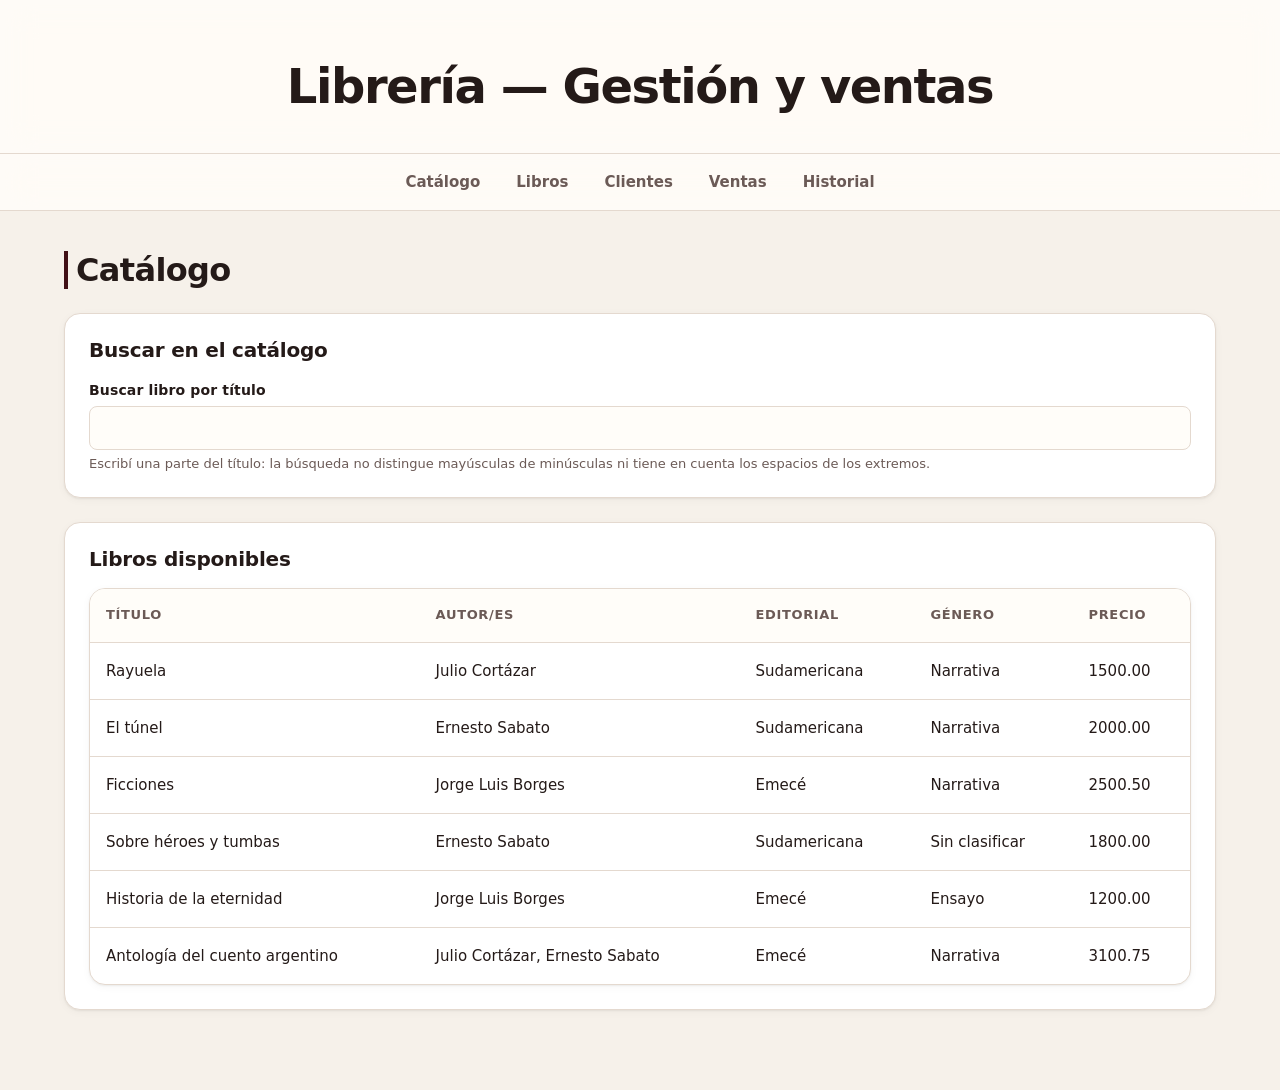
==== index.html @ 9498989c "feat(m05): implementar venta simulada e historial inmutable" ====
<!doctype html>
<html lang="es">
  <head>
    <meta charset="utf-8" />
    <meta name="viewport" content="width=device-width, initial-scale=1" />
    <title>Librería — Gestión y ventas</title>

    <!-- M02: hojas de estilo — M02 agrega acá sus etiquetas de hoja de estilo locales (css/...), sin recursos externos. -->
    <link rel="stylesheet" href="style.css" />
    <!-- FIN M02 -->
  </head>
  <body>
    <header id="cabecera">
      <h1>Librería — Gestión y ventas</h1>
      <!--<p>Administración de libros, clientes y ventas de una librería. Los datos se guardan en el navegador, sin servidor.</p>-->
    </header>

    <nav id="nav-principal" aria-label="Navegación principal">
      <ul>
        <li>
          <a id="enlace-catalogo" href="#vista-catalogo" data-destino="catalogo"
            >Catálogo</a
          >
        </li>
        <li>
          <a id="enlace-libros" href="#vista-libros" data-destino="libros"
            >Libros</a
          >
        </li>
        <li>
          <a id="enlace-clientes" href="#vista-clientes" data-destino="clientes"
            >Clientes</a
          >
        </li>
        <li>
          <a id="enlace-ventas" href="#vista-ventas" data-destino="ventas"
            >Ventas</a
          >
        </li>
        <li>
          <a
            id="enlace-historial"
            href="#vista-historial"
            data-destino="historial"
            >Historial</a
          >
        </li>
      </ul>
    </nav>

    <main id="main-principal">
      <section id="vista-catalogo" class="vista" data-vista="catalogo">
        <h2>Catálogo</h2>

        <div class="tarjeta">
          <h3>Buscar en el catálogo</h3>
          <div class="campo">
            <label for="buscador-catalogo">Buscar libro por título</label>
            <input type="search" id="buscador-catalogo" />
            <p>
              Escribí una parte del título: la búsqueda no distingue mayúsculas
              de minúsculas ni tiene en cuenta los espacios de los extremos.
            </p>
          </div>
          <p
            id="mensaje-catalogo-sin-resultados"
            class="mensaje"
            role="status"
            aria-live="polite"
          ></p>
        </div>

        <div class="tarjeta">
          <h3>Libros disponibles</h3>
          <div id="contenedor-tabla-catalogo" class="tabla-scroll">
            <table class="tabla-datos">
              <thead>
                <tr>
                  <th scope="col">Título</th>
                  <th scope="col">Autor/es</th>
                  <th scope="col">Editorial</th>
                  <th scope="col">Género</th>
                  <th scope="col">Precio</th>
                </tr>
              </thead>
              <tbody id="cuerpo-tabla-catalogo"></tbody>
            </table>
          </div>
          <p
            id="mensaje-catalogo-vacio"
            class="mensaje"
            role="status"
            aria-live="polite"
          ></p>
          <p
            id="mensaje-catalogo-error"
            class="mensaje mensaje--error"
            role="alert"
          ></p>
        </div>
      </section>

      <section id="vista-libros" class="vista" data-vista="libros">
        <h2>Libros</h2>

        <div class="tarjeta">
          <h3>Alta de un libro</h3>
          <form id="form-libro" novalidate>
            <div class="campo campo-obligatorio">
              <label for="libro-titulo">Título del libro</label>
              <input type="text" id="libro-titulo" />
            </div>
            <div class="campo campo-obligatorio">
              <label for="libro-isbn">ISBN (sin guiones ni espacios)</label>
              <input type="text" id="libro-isbn" />
            </div>
            <div class="campo campo-obligatorio">
              <label for="libro-precio">Precio en pesos</label>
              <input
                type="number"
                id="libro-precio"
                min="0"
                step="0.01"
                inputmode="decimal"
              />
            </div>
            <div class="campo campo-obligatorio">
              <label for="libro-editorial">Editorial</label>
              <select id="libro-editorial">
                <option value="">Seleccione una editorial…</option>
              </select>
            </div>
            <div class="campo">
              <label for="libro-genero">Género (opcional)</label>
              <select id="libro-genero">
                <option value="">Seleccione un género…</option>
              </select>
            </div>
            <div class="campo campo-obligatorio">
              <label for="libro-autores"
                >Autores (seleccioná al menos uno)</label
              >
              <select id="libro-autores" multiple>
                <option value="">Seleccione uno o más autores…</option>
              </select>
            </div>
            <div class="campo">
              <button
                type="submit"
                id="btn-alta-libro"
                class="boton boton--primario"
              >
                Dar de alta el libro
              </button>
            </div>
            <p id="mensaje-libro" class="mensaje" role="alert"></p>
          </form>
        </div>

        <div class="tarjeta">
          <h3>Libros registrados</h3>
          <div id="contenedor-tabla-libros" class="tabla-scroll">
            <table class="tabla-datos">
              <thead>
                <tr>
                  <th scope="col">Título</th>
                  <th scope="col">ISBN</th>
                  <th scope="col">Editorial</th>
                  <th scope="col">Género</th>
                  <th scope="col">Autores</th>
                  <th scope="col">Precio</th>
                </tr>
              </thead>
              <tbody id="cuerpo-tabla-libros"></tbody>
            </table>
          </div>
          <p
            id="mensaje-libros-vacio"
            class="mensaje"
            role="status"
            aria-live="polite"
          ></p>
        </div>
      </section>

      <section id="vista-clientes" class="vista" data-vista="clientes">
        <h2>Clientes</h2>

        <div class="tarjeta">
          <h3>Alta de un cliente</h3>
          <form id="form-cliente" novalidate>
            <div class="campo campo-obligatorio">
              <label for="cliente-nombre">Nombre completo</label>
              <input type="text" id="cliente-nombre" />
            </div>
            <div class="campo campo-obligatorio">
              <label for="cliente-email">Correo electrónico</label>
              <input type="email" id="cliente-email" />
            </div>
            <div class="campo">
              <button
                type="submit"
                id="btn-alta-cliente"
                class="boton boton--primario"
              >
                Dar de alta el cliente
              </button>
            </div>
            <p id="mensaje-cliente" class="mensaje" role="alert"></p>
          </form>
        </div>

        <div class="tarjeta">
          <h3>Clientes registrados</h3>
          <div id="contenedor-tabla-clientes" class="tabla-scroll">
            <table class="tabla-datos">
              <thead>
                <tr>
                  <th scope="col">Nombre completo</th>
                  <th scope="col">Email</th>
                </tr>
              </thead>
              <tbody id="cuerpo-tabla-clientes"></tbody>
            </table>
          </div>
          <p
            id="mensaje-clientes-vacio"
            class="mensaje"
            role="status"
            aria-live="polite"
          ></p>
        </div>
      </section>

      <section id="vista-ventas" class="vista" data-vista="ventas">
        <h2>Ventas</h2>

        <div class="tarjeta">
          <h3>Composición de la venta</h3>
          <div class="campo campo-obligatorio">
            <label for="venta-cliente">Cliente de la venta</label>
            <select id="venta-cliente">
              <option value="">Seleccione un cliente…</option>
            </select>
          </div>
          <div class="campo campo-obligatorio">
            <label for="venta-libro">Libro del renglón</label>
            <select id="venta-libro">
              <option value="">Seleccione un libro…</option>
            </select>
          </div>
          <div class="campo campo-obligatorio">
            <label for="venta-cantidad">Cantidad de ejemplares</label>
            <input
              type="number"
              id="venta-cantidad"
              min="1"
              step="1"
              inputmode="numeric"
            />
          </div>
          <div class="campo">
            <button
              type="button"
              id="btn-agregar-renglon"
              class="boton boton--primario"
            >
              Agregar el libro al ticket
            </button>
          </div>
        </div>

        <div class="tarjeta">
          <h3>Renglones del ticket</h3>
          <div id="contenedor-tabla-renglones" class="tabla-scroll">
            <table class="tabla-datos">
              <thead>
                <tr>
                  <th scope="col">Libro</th>
                  <th scope="col">Precio unitario</th>
                  <th scope="col">Cantidad</th>
                  <th scope="col">Subtotal</th>
                </tr>
              </thead>
              <tbody id="cuerpo-tabla-renglones"></tbody>
            </table>
          </div>
          <p
            id="mensaje-renglones-vacio"
            class="mensaje"
            role="status"
            aria-live="polite"
          ></p>
        </div>

        <div class="tarjeta">
          <h3>Resumen de la venta</h3>
          <div class="campo">
            <label for="venta-total">Total de la venta</label>
            <output id="venta-total">0.00</output>
          </div>
          <div class="campo">
            <button
              type="button"
              id="btn-confirmar-venta"
              class="boton boton--primario"
            >
              Confirmar la venta
            </button>
          </div>
          <p id="mensaje-venta" class="mensaje" role="alert"></p>
        </div>
      </section>

      <section id="vista-historial" class="vista" data-vista="historial">
        <h2>Historial</h2>

        <div class="tarjeta">
          <h3>Ventas registradas</h3>
          <div id="contenedor-tabla-historial" class="tabla-scroll">
            <table class="tabla-datos">
              <thead>
                <tr>
                  <th scope="col">Fecha</th>
                  <th scope="col">Cliente</th>
                  <th scope="col">Detalle</th>
                  <th scope="col">Total</th>
                </tr>
              </thead>
              <tbody id="cuerpo-tabla-historial"></tbody>
            </table>
          </div>
          <p
            id="mensaje-historial-vacio"
            class="mensaje"
            role="status"
            aria-live="polite"
          ></p>
          <p
            id="mensaje-historial-error"
            class="mensaje mensaje--error"
            role="alert"
          ></p>
        </div>
      </section>
    </main>

    <!-- M03-M06: scripts de la aplicación — M03 a M06 agregan acá sus etiquetas de script locales (js/...), en orden de dependencia. -->
    <script src="js/data.js"></script>
    <script src="js/catalogo.js"></script>
    <script src="js/navegacion.js"></script>
    <script src="js/libros.js"></script>
    <script src="js/clientes.js"></script>
    <script src="js/ventas.js"></script>
    <script src="js/historial.js"></script>
    <!-- FIN scripts -->
  </body>
</html>
---- style.css ----
*,
*::before,
*::after {
  box-sizing: border-box;
  margin: 0;
  padding: 0;
}

html {
  -webkit-text-size-adjust: 100%;
  scroll-behavior: smooth;
}

body {
  display: flex;
  flex-direction: column;
  min-height: 100dvh;
  background: var(--color-bg-main);
  color: var(--color-text-main);
  font-family: var(--font-stack);
  font-size: 1rem;
  line-height: 1.6;
  -webkit-font-smoothing: antialiased;
  -moz-osx-font-smoothing: grayscale;
}

img,
svg {
  display: block;
  max-width: 100%;
  height: auto;
  object-fit: cover;
}

:root {
  --color-primary: #411016;
  --color-primary-hover: #5a1a22;
  --color-on-primary: #fffaf7;
  --color-bg-main: #f6f1ea;
  --color-surface: #fffdf9;
  --color-surface-elevated: #ffffff;
  --color-text-main: #241a18;
  --color-text-muted: #6b5a56;
  --color-border: #e4d9cf;
  --color-success: #2f6b4f;
  --color-danger: #a01e2b;
  --color-danger-surface: #fbeaea;
  --color-surface-translucent: rgba(255, 253, 249, 0.85);

  --radius-sm: 0.375rem;
  --radius-md: 0.5rem;
  --radius-lg: 1rem;
  --shadow-flat:
    0 1px 2px rgba(36, 26, 24, 0.06), 0 2px 8px rgba(36, 26, 24, 0.04);
  --shadow-elevated: 0 8px 24px rgba(36, 26, 24, 0.08);

  --font-stack:
    system-ui, -apple-system, BlinkMacSystemFont, "Segoe UI", Roboto,
    "Helvetica Neue", Arial, sans-serif;
  --space-xs: 0.25rem;
  --space-sm: 0.5rem;
  --space-md: 1rem;
  --space-lg: 1.5rem;
  --space-xl: 2.5rem;

  color-scheme: light;
  accent-color: var(--color-primary);
}

@media (prefers-color-scheme: dark) {
  :root {
    --color-primary: #d98e97;
    --color-primary-hover: #e6aab1;
    --color-on-primary: #2a0c11;
    --color-bg-main: #17110f;
    --color-surface: #221a18;
    --color-surface-elevated: #2b2220;
    --color-text-main: #f5efeb;
    --color-text-muted: #c2b2ad;
    --color-border: #3a2d29;
    --color-success: #7fc9a1;
    --color-danger: #ff9aa5;
    --color-danger-surface: #3a1a1e;
    --color-surface-translucent: rgba(23, 17, 15, 0.85);
    color-scheme: dark;
  }
}

:root.dark-mode,
:root[data-theme="dark"] {
  --color-primary: #d98e97;
  --color-primary-hover: #e6aab1;
  --color-on-primary: #2a0c11;
  --color-bg-main: #17110f;
  --color-surface: #221a18;
  --color-surface-elevated: #2b2220;
  --color-text-main: #f5efeb;
  --color-text-muted: #c2b2ad;
  --color-border: #3a2d29;
  --color-success: #7fc9a1;
  --color-danger: #ff9aa5;
  --color-danger-surface: #3a1a1e;
  --color-surface-translucent: rgba(23, 17, 15, 0.85);
  color-scheme: dark;
}

:root.light-mode,
:root[data-theme="light"] {
  --color-primary: #411016;
  --color-primary-hover: #5a1a22;
  --color-on-primary: #fffaf7;
  --color-bg-main: #f6f1ea;
  --color-surface: #fffdf9;
  --color-surface-elevated: #ffffff;
  --color-text-main: #241a18;
  --color-text-muted: #6b5a56;
  --color-border: #e4d9cf;
  --color-success: #2f6b4f;
  --color-danger: #a01e2b;
  --color-danger-surface: #fbeaea;
  --color-surface-translucent: rgba(255, 253, 249, 0.85);
  color-scheme: light;
}

#cabecera > *,
#nav-principal > ul,
#main-principal {
  width: min(100% - 2 * var(--space-md), 72rem);
  margin-inline: auto;
}

#cabecera {
  display: flex;
  flex-direction: column;
  align-items: center;
  justify-content: center;
  text-align: center;
  gap: var(--space-sm);
  padding-block: calc(var(--space-xl) * 1.5) var(--space-xl);
  background: var(--color-surface);
  border-bottom: 1px solid var(--color-border);
}

#cabecera h1 {
  color: var(--color-text-main);
  font-size: clamp(2rem, 5vw, 3rem);
  font-weight: 800;
  line-height: 1.1;
  letter-spacing: -0.03em;
}

#cabecera p {
  max-width: 65ch;
  color: var(--color-text-muted);
  font-size: 1.125rem;
  line-height: 1.5;
}

#nav-principal {
  position: sticky;
  top: 0;
  z-index: 50;
  background: var(--color-surface);
  border-bottom: 1px solid var(--color-border);
}

#nav-principal ul {
  display: flex;
  align-items: center;
  justify-content: center;
  flex-wrap: wrap;
  gap: var(--space-xs);
  padding-block: var(--space-sm);
  list-style: none;
}

#nav-principal li {
  min-width: 0;
}

#nav-principal a[data-destino] {
  display: inline-flex;
  align-items: center;
  padding: var(--space-sm) var(--space-md);
  border-radius: var(--radius-sm);
  color: var(--color-text-muted);
  font-size: 0.9375rem;
  font-weight: 600;
  text-decoration: none;
}

#nav-principal a[data-destino]:hover {
  background: var(--color-surface-elevated);
  color: var(--color-primary);
}

#nav-principal a[data-destino]:active {
  background: var(--color-primary);
  color: var(--color-on-primary);
}

@supports (backdrop-filter: blur(16px)) {
  #cabecera,
  #nav-principal {
    background: var(--color-surface-translucent);
    -webkit-backdrop-filter: blur(16px) saturate(180%);
    backdrop-filter: blur(16px) saturate(180%);
  }
}

#main-principal {
  display: grid;
  gap: calc(var(--space-xl) * 1.5);
  min-width: 0;
  padding-block: var(--space-xl) calc(var(--space-xl) * 2);
  flex-grow: 1;
}

.vista {
  display: grid;
  gap: var(--space-lg);
  min-width: 0;
  scroll-margin-top: calc(var(--space-xl) + 4rem);
}

.vista > h2 {
  padding-inline-start: var(--space-sm);
  border-inline-start: 4px solid var(--color-primary);
  color: var(--color-text-main);
  font-size: clamp(1.5rem, 3vw, 2rem);
  font-weight: 700;
  line-height: 1.2;
  letter-spacing: -0.02em;
}

.tarjeta {
  display: grid;
  gap: var(--space-md);
  min-width: 0;
  padding: var(--space-lg);
  background: var(--color-surface-elevated);
  border: 1px solid var(--color-border);
  border-radius: var(--radius-lg);
  box-shadow: var(--shadow-flat);
}

.tarjeta > h3 {
  color: var(--color-text-main);
  font-size: 1.25rem;
  font-weight: 700;
  line-height: 1.25;
  letter-spacing: -0.01em;
}

.tarjeta > p:not(.mensaje) {
  color: var(--color-text-muted);
  font-size: 0.9375rem;
  line-height: 1.6;
}

.campo {
  display: grid;
  gap: var(--space-xs);
  min-width: 0;
}

.campo > p:not(.mensaje) {
  color: var(--color-text-muted);
  font-size: 0.8125rem;
  line-height: 1.5;
}

.campo > button {
  width: 100%;
}

label {
  color: var(--color-text-main);
  font-size: 0.875rem;
  font-weight: 600;
  letter-spacing: 0.01em;
}

input,
select {
  width: 100%;
  min-height: 2.75rem;
  padding: var(--space-sm) var(--space-md);
  font: inherit;
  font-size: 0.9375rem;
  color: var(--color-text-main);
  background: var(--color-surface);
  border: 1px solid var(--color-border);
  border-radius: var(--radius-md);
  appearance: none;
}

select {
  background-image: url("data:image/svg+xml,%3Csvg xmlns='http://www.w3.org/2000/svg' viewBox='0 0 24 24' fill='none' stroke='%236b5a56' stroke-width='2' stroke-linecap='round' stroke-linejoin='round'%3E%3Cpolyline points='6 9 12 15 18 9'/%3E%3C/svg%3E");
  background-repeat: no-repeat;
  background-position: right var(--space-sm) center;
  background-size: 1.25rem;
  padding-inline-end: 2.5rem;
}

@media (prefers-color-scheme: dark) {
  select {
    background-image: url("data:image/svg+xml,%3Csvg xmlns='http://www.w3.org/2000/svg' viewBox='0 0 24 24' fill='none' stroke='%23c2b2ad' stroke-width='2' stroke-linecap='round' stroke-linejoin='round'%3E%3Cpolyline points='6 9 12 15 18 9'/%3E%3C/svg%3E");
  }
}

select[multiple] {
  min-height: 7.5rem;
  padding: var(--space-sm);
  background-image: none;
}

#form-libro,
#form-cliente {
  display: grid;
  grid-template-columns: repeat(auto-fit, minmax(min(100%, 16rem), 1fr));
  gap: var(--space-md) var(--space-lg);
  align-items: flex-end;
}

#form-libro > .campo:nth-of-type(6),
#form-libro > .campo:nth-of-type(7),
#form-libro > .mensaje,
#form-cliente > .mensaje,
#vista-ventas .tarjeta:first-of-type > h3,
#vista-ventas .tarjeta:first-of-type > .mensaje {
  grid-column: 1 / -1;
}

#vista-ventas .tarjeta:first-of-type {
  display: flex;
  flex-wrap: wrap;
  align-items: flex-end;
  justify-content: center;
  gap: var(--space-md);
}

#vista-ventas .tarjeta:first-of-type h3 {
  width: 100%;
}

.boton {
  display: inline-flex;
  align-items: center;
  justify-content: center;
  gap: var(--space-sm);
  min-height: 2.75rem;
  padding: var(--space-sm) var(--space-lg);
  font: inherit;
  font-size: 0.9375rem;
  font-weight: 600;
  color: var(--color-text-main);
  background: var(--color-surface);
  border: 1px solid var(--color-border);
  border-radius: var(--radius-md);
  cursor: pointer;
}

.boton:hover {
  background: var(--color-surface-elevated);
  border-color: var(--color-text-muted);
}

.boton:active {
  transform: scale(0.97);
}

.boton--primario {
  color: var(--color-on-primary);
  background: var(--color-primary);
  border-color: var(--color-primary);
}

.boton--primario:hover {
  background: var(--color-primary-hover);
  border-color: var(--color-primary-hover);
  color: var(--color-on-primary);
}

#venta-total {
  display: inline-block;
  justify-self: start;
  color: var(--color-primary);
  font-size: clamp(2rem, 5vw, 2.75rem);
  font-weight: 800;
  line-height: 1;
  letter-spacing: -0.03em;
  font-variant-numeric: tabular-nums;
}

.campo-obligatorio label::after {
  content: " *";
  color: var(--color-danger);
}

.tabla-scroll {
  max-width: 100%;
  min-width: 0;
  overflow-x: auto;
  -webkit-overflow-scrolling: touch;
  background: var(--color-surface-elevated);
  border: 1px solid var(--color-border);
  border-radius: var(--radius-lg);
  box-shadow: var(--shadow-flat);
}

.tabla-datos {
  width: 100%;
  min-width: 45rem;
  border-collapse: collapse;
  font-variant-numeric: tabular-nums;
  text-align: left;
}

.tabla-datos th,
.tabla-datos td {
  padding: var(--space-md);
  border-bottom: 1px solid var(--color-border);
  vertical-align: middle;
}

.tabla-datos th {
  position: sticky;
  top: 0;
  z-index: 10;
  background: var(--color-surface);
  color: var(--color-text-muted);
  font-size: 0.8125rem;
  font-weight: 700;
  text-transform: uppercase;
  letter-spacing: 0.05em;
  white-space: nowrap;
}

.tabla-datos td {
  color: var(--color-text-main);
  font-size: 0.9375rem;
  overflow-wrap: anywhere;
}

.tabla-datos tbody tr:last-child td {
  border-bottom: none;
}

.mensaje {
  margin: 0;
  color: var(--color-text-muted);
  font-size: 0.875rem;
  line-height: 1.5;
}

.mensaje:empty {
  display: none;
}

.mensaje--error {
  padding: var(--space-md);
  color: var(--color-danger);
  background: var(--color-danger-surface);
  border-inline-start: 4px solid var(--color-danger);
  border-radius: var(--radius-md);
  font-weight: 500;
}

.mensaje[role="alert"]:not(.mensaje--error) {
  padding: var(--space-md);
  color: var(--color-text-main);
  background: var(--color-surface-elevated);
  border-inline-start: 4px solid var(--color-primary);
  border-radius: var(--radius-md);
  font-weight: 600;
}

a[href]:focus-visible,
button:focus-visible,
input:focus-visible,
select:focus-visible {
  outline: 2px solid var(--color-primary);
  outline-offset: 2px;
  border-radius: inherit;
}

@media (prefers-reduced-motion: no-preference) {
  .tarjeta,
  .boton,
  #nav-principal a[data-destino],
  input,
  select {
    transition: all 0.2s cubic-bezier(0.4, 0, 0.2, 1);
  }
}

@media (prefers-reduced-motion: reduce) {
  .tarjeta,
  .boton,
  #nav-principal a[data-destino] {
    transition: none;
  }
}

@media (hover: hover) {
  .tarjeta:hover {
    transform: translateY(-0.25rem);
    box-shadow: var(--shadow-elevated);
  }

  .boton:hover {
    box-shadow: var(--shadow-flat);
  }
}

[hidden] {
  display: none !important;
}
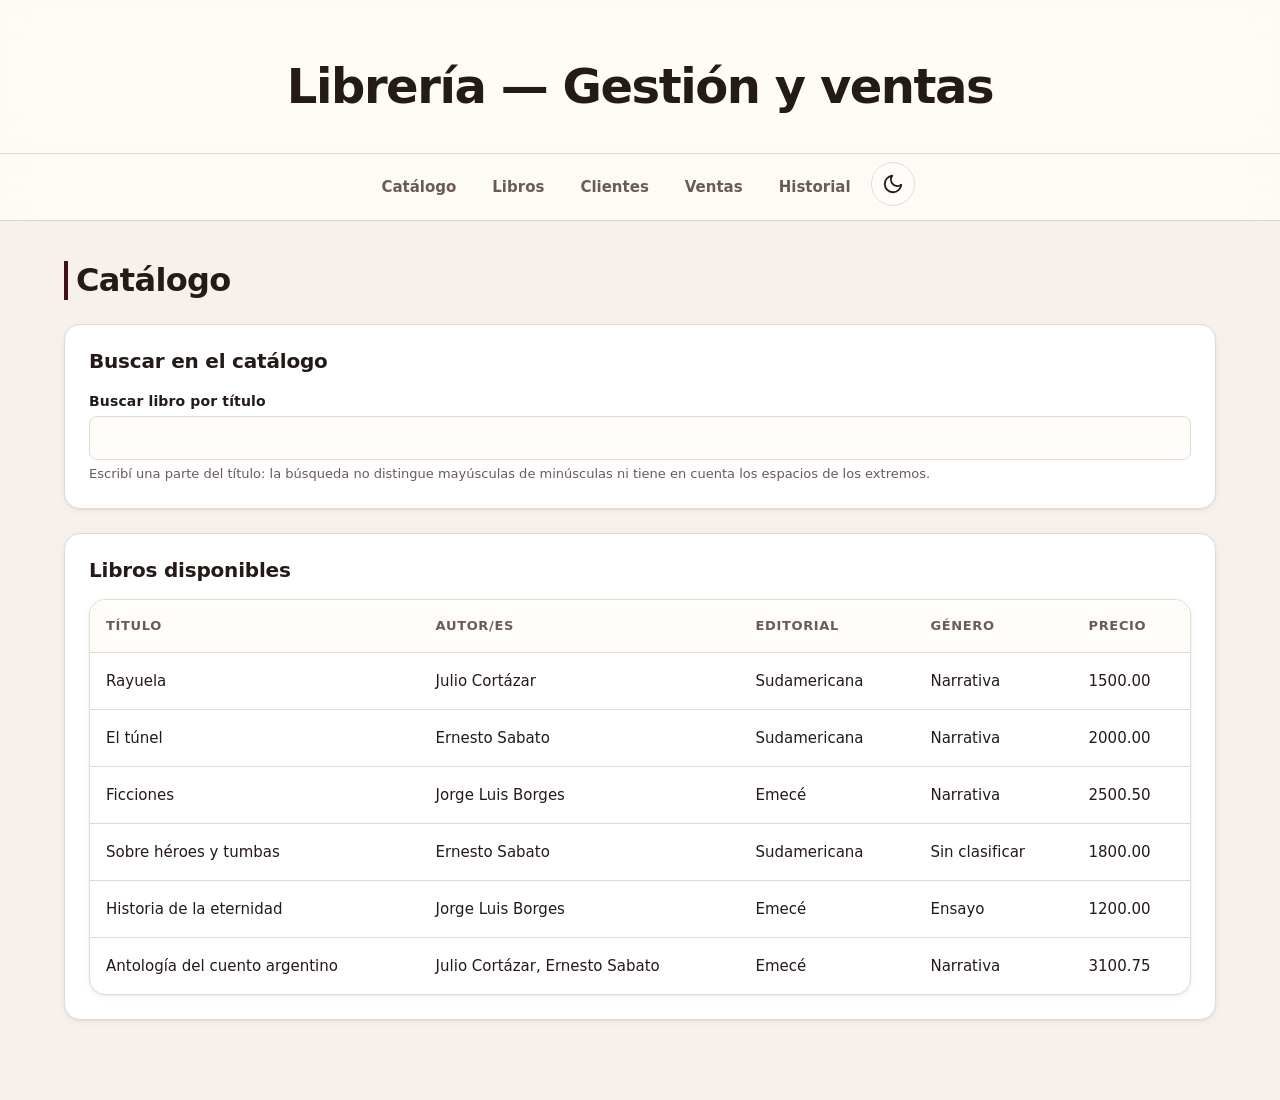
==== commit 52ef43f3: "feat(tema): agregar botón de tema claro y oscuro con íconos y transición suave" ====
--- a/index.html
+++ b/index.html
@@ -8,6 +8,8 @@
     <!-- M02: hojas de estilo — M02 agrega acá sus etiquetas de hoja de estilo locales (css/...), sin recursos externos. -->
     <link rel="stylesheet" href="style.css" />
     <!-- FIN M02 -->
+    <link rel="stylesheet" href="tema.css" />
+    <script src="js/tema.js"></script>
   </head>
   <body>
     <header id="cabecera">
@@ -44,6 +46,35 @@
             data-destino="historial"
             >Historial</a
           >
+        </li>
+        <li>
+          <button
+            type="button"
+            id="btn-tema"
+            class="boton boton-tema"
+            aria-label="Activar el tema oscuro"
+            title="Activar el tema oscuro"
+          >
+            <svg
+              class="boton-tema__icono boton-tema__icono--luna"
+              viewBox="0 0 24 24"
+              aria-hidden="true"
+              focusable="false"
+            >
+              <path d="M21 12.8A9 9 0 1 1 11.2 3a7 7 0 0 0 9.8 9.8z" />
+            </svg>
+            <svg
+              class="boton-tema__icono boton-tema__icono--sol"
+              viewBox="0 0 24 24"
+              aria-hidden="true"
+              focusable="false"
+            >
+              <circle cx="12" cy="12" r="4" />
+              <path
+                d="M12 2v2M12 20v2M4.93 4.93l1.41 1.41M17.66 17.66l1.41 1.41M2 12h2M20 12h2M4.93 19.07l1.41-1.41M17.66 6.34l1.41-1.41"
+              />
+            </svg>
+          </button>
         </li>
       </ul>
     </nav>
--- a/tema.css
+++ b/tema.css
@@ -0,0 +1,79 @@
+/*
+ * Tema claro / oscuro — botón de íconos y transición.
+ *
+ * Complementa style.css sin modificarlo. El botón #btn-tema apila un sol y una luna:
+ * la luna se ve en el tema claro y el sol en el oscuro (el ícono es el tema al que se pasa).
+ * La transición de colores sólo existe mientras <html> tiene la clase .tema-transicion,
+ * que js/tema.js agrega unos instantes al alternar; así no hay animación al cargar la página.
+ */
+
+.boton-tema {
+  position: relative;
+  width: 2.75rem;
+  padding: 0;
+  border-radius: 50%;
+  color: var(--color-text-main);
+}
+
+.boton-tema__icono {
+  position: absolute;
+  inset: 0;
+  width: 1.375rem;
+  height: 1.375rem;
+  margin: auto;
+  fill: none;
+  stroke: currentColor;
+  stroke-width: 2;
+  stroke-linecap: round;
+  stroke-linejoin: round;
+  transition:
+    opacity 0.4s ease,
+    transform 0.6s cubic-bezier(0.34, 1.4, 0.64, 1);
+}
+
+/* Estado visible: sin giro y a tamaño completo. */
+.boton-tema__icono--luna,
+:root[data-theme="dark"] .boton-tema__icono--sol {
+  opacity: 1;
+  transform: rotate(0deg) scale(1);
+}
+
+/* Estado oculto: girado y reducido, listo para entrar con un giro suave. */
+.boton-tema__icono--sol,
+:root[data-theme="dark"] .boton-tema__icono--luna {
+  opacity: 0;
+  transform: rotate(-90deg) scale(0.4);
+}
+
+/* Cambio manual de tema: los colores se funden en lugar de saltar. */
+:root.tema-transicion,
+:root.tema-transicion *,
+:root.tema-transicion *::before,
+:root.tema-transicion *::after {
+  transition:
+    background-color 0.45s ease,
+    color 0.45s ease,
+    border-color 0.45s ease,
+    box-shadow 0.45s ease,
+    fill 0.45s ease,
+    stroke 0.45s ease;
+}
+
+/* El ícono conserva su propia animación durante la transición de colores. */
+:root.tema-transicion .boton-tema__icono {
+  transition:
+    opacity 0.4s ease,
+    transform 0.6s cubic-bezier(0.34, 1.4, 0.64, 1),
+    stroke 0.45s ease;
+}
+
+@media (prefers-reduced-motion: reduce) {
+  .boton-tema__icono,
+  :root.tema-transicion,
+  :root.tema-transicion *,
+  :root.tema-transicion *::before,
+  :root.tema-transicion *::after,
+  :root.tema-transicion .boton-tema__icono {
+    transition: none;
+  }
+}
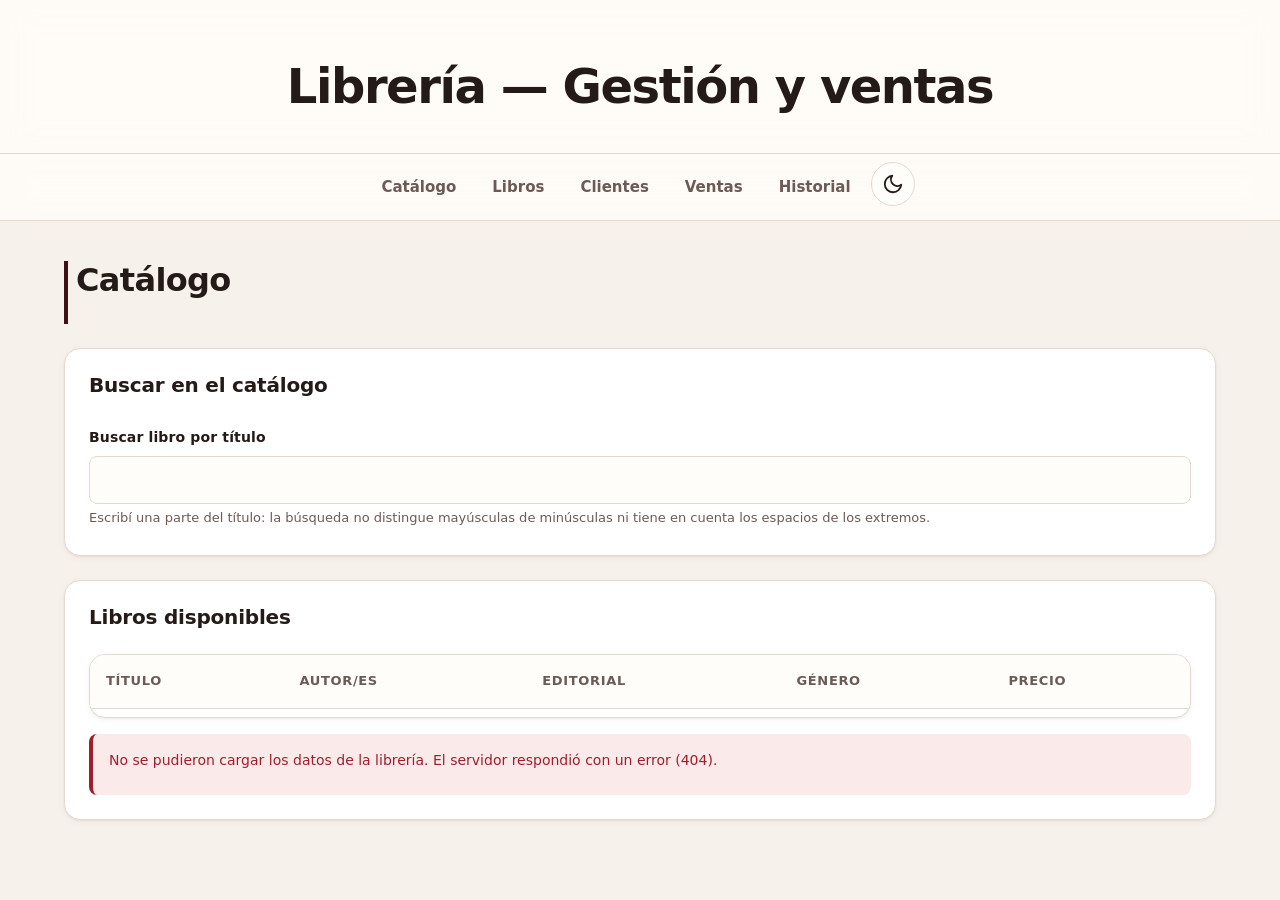
==== commit 1c4a673c: "feat(global-paso-1): cliente HTTP en api.js y carga de datos desde la API - Nuevo js/nucleo/api.js: " ====
--- a/index.html
+++ b/index.html
@@ -5,11 +5,11 @@
     <meta name="viewport" content="width=device-width, initial-scale=1" />
     <title>Librería — Gestión y ventas</title>
 
-    <!-- M02: hojas de estilo — M02 agrega acá sus etiquetas de hoja de estilo locales (css/...), sin recursos externos. -->
-    <link rel="stylesheet" href="style.css" />
+    <!-- M02: hojas de estilo — M02 agrega acá sus etiquetas de hoja de estilo locales (css/style.css y css/tema.css), sin recursos externos. -->
+    <link rel="stylesheet" href="css/style.css" />
     <!-- FIN M02 -->
-    <link rel="stylesheet" href="tema.css" />
-    <script src="js/tema.js"></script>
+    <link rel="stylesheet" href="css/tema.css" />
+    <script src="js/modulos/tema.js"></script>
   </head>
   <body>
     <header id="cabecera">
@@ -376,14 +376,16 @@
       </section>
     </main>
 
-    <!-- M03-M06: scripts de la aplicación — M03 a M06 agregan acá sus etiquetas de script locales (js/...), en orden de dependencia. -->
-    <script src="js/data.js"></script>
-    <script src="js/catalogo.js"></script>
-    <script src="js/navegacion.js"></script>
-    <script src="js/libros.js"></script>
-    <script src="js/clientes.js"></script>
-    <script src="js/ventas.js"></script>
-    <script src="js/historial.js"></script>
+    <!-- M03-M06: scripts de la aplicación — M03 a M06 agregan acá sus etiquetas de script locales (js/nucleo/... y js/modulos/...), en orden de dependencia. -->
+    <script src="js/nucleo/data.js"></script>
+    <script src="js/modulos/catalogo.js"></script>
+    <script src="js/nucleo/navegacion.js"></script>
+    <script src="js/modulos/libros.js"></script>
+    <script src="js/modulos/clientes.js"></script>
+    <script src="js/modulos/ventas.js"></script>
+    <script src="js/modulos/historial.js"></script>
+    <!-- Global · Paso 1: cliente HTTP de la API (js/nucleo/api.js) — se carga al final porque, al recibir los datos, redibuja las vistas ya inicializadas. -->
+    <script src="js/nucleo/api.js"></script>
     <!-- FIN scripts -->
   </body>
 </html>
--- a/css/style.css
+++ b/css/style.css
@@ -0,0 +1,519 @@
+*,
+*::before,
+*::after {
+  box-sizing: border-box;
+  margin: 0;
+  padding: 0;
+}
+
+html {
+  -webkit-text-size-adjust: 100%;
+  scroll-behavior: smooth;
+}
+
+body {
+  display: flex;
+  flex-direction: column;
+  min-height: 100dvh;
+  background: var(--color-bg-main);
+  color: var(--color-text-main);
+  font-family: var(--font-stack);
+  font-size: 1rem;
+  line-height: 1.6;
+  -webkit-font-smoothing: antialiased;
+  -moz-osx-font-smoothing: grayscale;
+}
+
+img,
+svg {
+  display: block;
+  max-width: 100%;
+  height: auto;
+  object-fit: cover;
+}
+
+:root {
+  --color-primary: #411016;
+  --color-primary-hover: #5a1a22;
+  --color-on-primary: #fffaf7;
+  --color-bg-main: #f6f1ea;
+  --color-surface: #fffdf9;
+  --color-surface-elevated: #ffffff;
+  --color-text-main: #241a18;
+  --color-text-muted: #6b5a56;
+  --color-border: #e4d9cf;
+  --color-success: #2f6b4f;
+  --color-danger: #a01e2b;
+  --color-danger-surface: #fbeaea;
+  --color-surface-translucent: rgba(255, 253, 249, 0.85);
+
+  --radius-sm: 0.375rem;
+  --radius-md: 0.5rem;
+  --radius-lg: 1rem;
+  --shadow-flat:
+    0 1px 2px rgba(36, 26, 24, 0.06), 0 2px 8px rgba(36, 26, 24, 0.04);
+  --shadow-elevated: 0 8px 24px rgba(36, 26, 24, 0.08);
+
+  --font-stack:
+    system-ui, -apple-system, BlinkMacSystemFont, "Segoe UI", Roboto,
+    "Helvetica Neue", Arial, sans-serif;
+  --space-xs: 0.25rem;
+  --space-sm: 0.5rem;
+  --space-md: 1rem;
+  --space-lg: 1.5rem;
+  --space-xl: 2.5rem;
+
+  color-scheme: light;
+  accent-color: var(--color-primary);
+}
+
+@media (prefers-color-scheme: dark) {
+  :root {
+    --color-primary: #d98e97;
+    --color-primary-hover: #e6aab1;
+    --color-on-primary: #2a0c11;
+    --color-bg-main: #17110f;
+    --color-surface: #221a18;
+    --color-surface-elevated: #2b2220;
+    --color-text-main: #f5efeb;
+    --color-text-muted: #c2b2ad;
+    --color-border: #3a2d29;
+    --color-success: #7fc9a1;
+    --color-danger: #ff9aa5;
+    --color-danger-surface: #3a1a1e;
+    --color-surface-translucent: rgba(23, 17, 15, 0.85);
+    color-scheme: dark;
+  }
+}
+
+:root.dark-mode,
+:root[data-theme="dark"] {
+  --color-primary: #d98e97;
+  --color-primary-hover: #e6aab1;
+  --color-on-primary: #2a0c11;
+  --color-bg-main: #17110f;
+  --color-surface: #221a18;
+  --color-surface-elevated: #2b2220;
+  --color-text-main: #f5efeb;
+  --color-text-muted: #c2b2ad;
+  --color-border: #3a2d29;
+  --color-success: #7fc9a1;
+  --color-danger: #ff9aa5;
+  --color-danger-surface: #3a1a1e;
+  --color-surface-translucent: rgba(23, 17, 15, 0.85);
+  color-scheme: dark;
+}
+
+:root.light-mode,
+:root[data-theme="light"] {
+  --color-primary: #411016;
+  --color-primary-hover: #5a1a22;
+  --color-on-primary: #fffaf7;
+  --color-bg-main: #f6f1ea;
+  --color-surface: #fffdf9;
+  --color-surface-elevated: #ffffff;
+  --color-text-main: #241a18;
+  --color-text-muted: #6b5a56;
+  --color-border: #e4d9cf;
+  --color-success: #2f6b4f;
+  --color-danger: #a01e2b;
+  --color-danger-surface: #fbeaea;
+  --color-surface-translucent: rgba(255, 253, 249, 0.85);
+  color-scheme: light;
+}
+
+#cabecera > *,
+#nav-principal > ul,
+#main-principal {
+  width: min(100% - 2 * var(--space-md), 72rem);
+  margin-inline: auto;
+}
+
+#cabecera {
+  display: flex;
+  flex-direction: column;
+  align-items: center;
+  justify-content: center;
+  text-align: center;
+  gap: var(--space-sm);
+  padding-block: calc(var(--space-xl) * 1.5) var(--space-xl);
+  background: var(--color-surface);
+  border-bottom: 1px solid var(--color-border);
+}
+
+#cabecera h1 {
+  color: var(--color-text-main);
+  font-size: clamp(2rem, 5vw, 3rem);
+  font-weight: 800;
+  line-height: 1.1;
+  letter-spacing: -0.03em;
+}
+
+#cabecera p {
+  max-width: 65ch;
+  color: var(--color-text-muted);
+  font-size: 1.125rem;
+  line-height: 1.5;
+}
+
+#nav-principal {
+  position: sticky;
+  top: 0;
+  z-index: 50;
+  background: var(--color-surface);
+  border-bottom: 1px solid var(--color-border);
+}
+
+#nav-principal ul {
+  display: flex;
+  align-items: center;
+  justify-content: center;
+  flex-wrap: wrap;
+  gap: var(--space-xs);
+  padding-block: var(--space-sm);
+  list-style: none;
+}
+
+#nav-principal li {
+  min-width: 0;
+}
+
+#nav-principal a[data-destino] {
+  display: inline-flex;
+  align-items: center;
+  padding: var(--space-sm) var(--space-md);
+  border-radius: var(--radius-sm);
+  color: var(--color-text-muted);
+  font-size: 0.9375rem;
+  font-weight: 600;
+  text-decoration: none;
+}
+
+#nav-principal a[data-destino]:hover {
+  background: var(--color-surface-elevated);
+  color: var(--color-primary);
+}
+
+#nav-principal a[data-destino]:active {
+  background: var(--color-primary);
+  color: var(--color-on-primary);
+}
+
+@supports (backdrop-filter: blur(16px)) {
+  #cabecera,
+  #nav-principal {
+    background: var(--color-surface-translucent);
+    -webkit-backdrop-filter: blur(16px) saturate(180%);
+    backdrop-filter: blur(16px) saturate(180%);
+  }
+}
+
+#main-principal {
+  display: grid;
+  gap: calc(var(--space-xl) * 1.5);
+  min-width: 0;
+  padding-block: var(--space-xl) calc(var(--space-xl) * 2);
+  flex-grow: 1;
+}
+
+.vista {
+  display: grid;
+  gap: var(--space-lg);
+  min-width: 0;
+  scroll-margin-top: calc(var(--space-xl) + 4rem);
+}
+
+.vista > h2 {
+  padding-inline-start: var(--space-sm);
+  border-inline-start: 4px solid var(--color-primary);
+  color: var(--color-text-main);
+  font-size: clamp(1.5rem, 3vw, 2rem);
+  font-weight: 700;
+  line-height: 1.2;
+  letter-spacing: -0.02em;
+}
+
+.tarjeta {
+  display: grid;
+  gap: var(--space-md);
+  min-width: 0;
+  padding: var(--space-lg);
+  background: var(--color-surface-elevated);
+  border: 1px solid var(--color-border);
+  border-radius: var(--radius-lg);
+  box-shadow: var(--shadow-flat);
+}
+
+.tarjeta > h3 {
+  color: var(--color-text-main);
+  font-size: 1.25rem;
+  font-weight: 700;
+  line-height: 1.25;
+  letter-spacing: -0.01em;
+}
+
+.tarjeta > p:not(.mensaje) {
+  color: var(--color-text-muted);
+  font-size: 0.9375rem;
+  line-height: 1.6;
+}
+
+.campo {
+  display: grid;
+  gap: var(--space-xs);
+  min-width: 0;
+}
+
+.campo > p:not(.mensaje) {
+  color: var(--color-text-muted);
+  font-size: 0.8125rem;
+  line-height: 1.5;
+}
+
+.campo > button {
+  width: 100%;
+}
+
+label {
+  color: var(--color-text-main);
+  font-size: 0.875rem;
+  font-weight: 600;
+  letter-spacing: 0.01em;
+}
+
+input,
+select {
+  width: 100%;
+  min-height: 2.75rem;
+  padding: var(--space-sm) var(--space-md);
+  font: inherit;
+  font-size: 0.9375rem;
+  color: var(--color-text-main);
+  background: var(--color-surface);
+  border: 1px solid var(--color-border);
+  border-radius: var(--radius-md);
+  appearance: none;
+}
+
+select {
+  background-image: url("data:image/svg+xml,%3Csvg xmlns='http://www.w3.org/2000/svg' viewBox='0 0 24 24' fill='none' stroke='%236b5a56' stroke-width='2' stroke-linecap='round' stroke-linejoin='round'%3E%3Cpolyline points='6 9 12 15 18 9'/%3E%3C/svg%3E");
+  background-repeat: no-repeat;
+  background-position: right var(--space-sm) center;
+  background-size: 1.25rem;
+  padding-inline-end: 2.5rem;
+}
+
+@media (prefers-color-scheme: dark) {
+  select {
+    background-image: url("data:image/svg+xml,%3Csvg xmlns='http://www.w3.org/2000/svg' viewBox='0 0 24 24' fill='none' stroke='%23c2b2ad' stroke-width='2' stroke-linecap='round' stroke-linejoin='round'%3E%3Cpolyline points='6 9 12 15 18 9'/%3E%3C/svg%3E");
+  }
+}
+
+select[multiple] {
+  min-height: 7.5rem;
+  padding: var(--space-sm);
+  background-image: none;
+}
+
+#form-libro,
+#form-cliente {
+  display: grid;
+  grid-template-columns: repeat(auto-fit, minmax(min(100%, 16rem), 1fr));
+  gap: var(--space-md) var(--space-lg);
+  align-items: flex-end;
+}
+
+#form-libro > .campo:nth-of-type(6),
+#form-libro > .campo:nth-of-type(7),
+#form-libro > .mensaje,
+#form-cliente > .mensaje,
+#vista-ventas .tarjeta:first-of-type > h3,
+#vista-ventas .tarjeta:first-of-type > .mensaje {
+  grid-column: 1 / -1;
+}
+
+#vista-ventas .tarjeta:first-of-type {
+  display: flex;
+  flex-wrap: wrap;
+  align-items: flex-end;
+  justify-content: center;
+  gap: var(--space-md);
+}
+
+#vista-ventas .tarjeta:first-of-type h3 {
+  width: 100%;
+}
+
+.boton {
+  display: inline-flex;
+  align-items: center;
+  justify-content: center;
+  gap: var(--space-sm);
+  min-height: 2.75rem;
+  padding: var(--space-sm) var(--space-lg);
+  font: inherit;
+  font-size: 0.9375rem;
+  font-weight: 600;
+  color: var(--color-text-main);
+  background: var(--color-surface);
+  border: 1px solid var(--color-border);
+  border-radius: var(--radius-md);
+  cursor: pointer;
+}
+
+.boton:hover {
+  background: var(--color-surface-elevated);
+  border-color: var(--color-text-muted);
+}
+
+.boton:active {
+  transform: scale(0.97);
+}
+
+.boton--primario {
+  color: var(--color-on-primary);
+  background: var(--color-primary);
+  border-color: var(--color-primary);
+}
+
+.boton--primario:hover {
+  background: var(--color-primary-hover);
+  border-color: var(--color-primary-hover);
+  color: var(--color-on-primary);
+}
+
+#venta-total {
+  display: inline-block;
+  justify-self: start;
+  color: var(--color-primary);
+  font-size: clamp(2rem, 5vw, 2.75rem);
+  font-weight: 800;
+  line-height: 1;
+  letter-spacing: -0.03em;
+  font-variant-numeric: tabular-nums;
+}
+
+.campo-obligatorio label::after {
+  content: " *";
+  color: var(--color-danger);
+}
+
+.tabla-scroll {
+  max-width: 100%;
+  min-width: 0;
+  overflow-x: auto;
+  -webkit-overflow-scrolling: touch;
+  background: var(--color-surface-elevated);
+  border: 1px solid var(--color-border);
+  border-radius: var(--radius-lg);
+  box-shadow: var(--shadow-flat);
+}
+
+.tabla-datos {
+  width: 100%;
+  min-width: 45rem;
+  border-collapse: collapse;
+  font-variant-numeric: tabular-nums;
+  text-align: left;
+}
+
+.tabla-datos th,
+.tabla-datos td {
+  padding: var(--space-md);
+  border-bottom: 1px solid var(--color-border);
+  vertical-align: middle;
+}
+
+.tabla-datos th {
+  position: sticky;
+  top: 0;
+  z-index: 10;
+  background: var(--color-surface);
+  color: var(--color-text-muted);
+  font-size: 0.8125rem;
+  font-weight: 700;
+  text-transform: uppercase;
+  letter-spacing: 0.05em;
+  white-space: nowrap;
+}
+
+.tabla-datos td {
+  color: var(--color-text-main);
+  font-size: 0.9375rem;
+  overflow-wrap: anywhere;
+}
+
+.tabla-datos tbody tr:last-child td {
+  border-bottom: none;
+}
+
+.mensaje {
+  margin: 0;
+  color: var(--color-text-muted);
+  font-size: 0.875rem;
+  line-height: 1.5;
+}
+
+.mensaje:empty {
+  display: none;
+}
+
+.mensaje--error {
+  padding: var(--space-md);
+  color: var(--color-danger);
+  background: var(--color-danger-surface);
+  border-inline-start: 4px solid var(--color-danger);
+  border-radius: var(--radius-md);
+  font-weight: 500;
+}
+
+.mensaje[role="alert"]:not(.mensaje--error) {
+  padding: var(--space-md);
+  color: var(--color-text-main);
+  background: var(--color-surface-elevated);
+  border-inline-start: 4px solid var(--color-primary);
+  border-radius: var(--radius-md);
+  font-weight: 600;
+}
+
+a[href]:focus-visible,
+button:focus-visible,
+input:focus-visible,
+select:focus-visible {
+  outline: 2px solid var(--color-primary);
+  outline-offset: 2px;
+  border-radius: inherit;
+}
+
+@media (prefers-reduced-motion: no-preference) {
+  .tarjeta,
+  .boton,
+  #nav-principal a[data-destino],
+  input,
+  select {
+    transition: all 0.2s cubic-bezier(0.4, 0, 0.2, 1);
+  }
+}
+
+@media (prefers-reduced-motion: reduce) {
+  .tarjeta,
+  .boton,
+  #nav-principal a[data-destino] {
+    transition: none;
+  }
+}
+
+@media (hover: hover) {
+  .tarjeta:hover {
+    transform: translateY(-0.25rem);
+    box-shadow: var(--shadow-elevated);
+  }
+
+  .boton:hover {
+    box-shadow: var(--shadow-flat);
+  }
+}
+
+[hidden] {
+  display: none !important;
+}
--- a/css/tema.css
+++ b/css/tema.css
@@ -0,0 +1,79 @@
+/*
+ * Tema claro / oscuro — botón de íconos y transición.
+ *
+ * Complementa css/style.css sin modificarlo. El botón #btn-tema apila un sol y una luna:
+ * la luna se ve en el tema claro y el sol en el oscuro (el ícono es el tema al que se pasa).
+ * La transición de colores sólo existe mientras <html> tiene la clase .tema-transicion,
+ * que js/modulos/tema.js agrega unos instantes al alternar; así no hay animación al cargar la página.
+ */
+
+.boton-tema {
+  position: relative;
+  width: 2.75rem;
+  padding: 0;
+  border-radius: 50%;
+  color: var(--color-text-main);
+}
+
+.boton-tema__icono {
+  position: absolute;
+  inset: 0;
+  width: 1.375rem;
+  height: 1.375rem;
+  margin: auto;
+  fill: none;
+  stroke: currentColor;
+  stroke-width: 2;
+  stroke-linecap: round;
+  stroke-linejoin: round;
+  transition:
+    opacity 0.4s ease,
+    transform 0.6s cubic-bezier(0.34, 1.4, 0.64, 1);
+}
+
+/* Estado visible: sin giro y a tamaño completo. */
+.boton-tema__icono--luna,
+:root[data-theme="dark"] .boton-tema__icono--sol {
+  opacity: 1;
+  transform: rotate(0deg) scale(1);
+}
+
+/* Estado oculto: girado y reducido, listo para entrar con un giro suave. */
+.boton-tema__icono--sol,
+:root[data-theme="dark"] .boton-tema__icono--luna {
+  opacity: 0;
+  transform: rotate(-90deg) scale(0.4);
+}
+
+/* Cambio manual de tema: los colores se funden en lugar de saltar. */
+:root.tema-transicion,
+:root.tema-transicion *,
+:root.tema-transicion *::before,
+:root.tema-transicion *::after {
+  transition:
+    background-color 0.45s ease,
+    color 0.45s ease,
+    border-color 0.45s ease,
+    box-shadow 0.45s ease,
+    fill 0.45s ease,
+    stroke 0.45s ease;
+}
+
+/* El ícono conserva su propia animación durante la transición de colores. */
+:root.tema-transicion .boton-tema__icono {
+  transition:
+    opacity 0.4s ease,
+    transform 0.6s cubic-bezier(0.34, 1.4, 0.64, 1),
+    stroke 0.45s ease;
+}
+
+@media (prefers-reduced-motion: reduce) {
+  .boton-tema__icono,
+  :root.tema-transicion,
+  :root.tema-transicion *,
+  :root.tema-transicion *::before,
+  :root.tema-transicion *::after,
+  :root.tema-transicion .boton-tema__icono {
+    transition: none;
+  }
+}
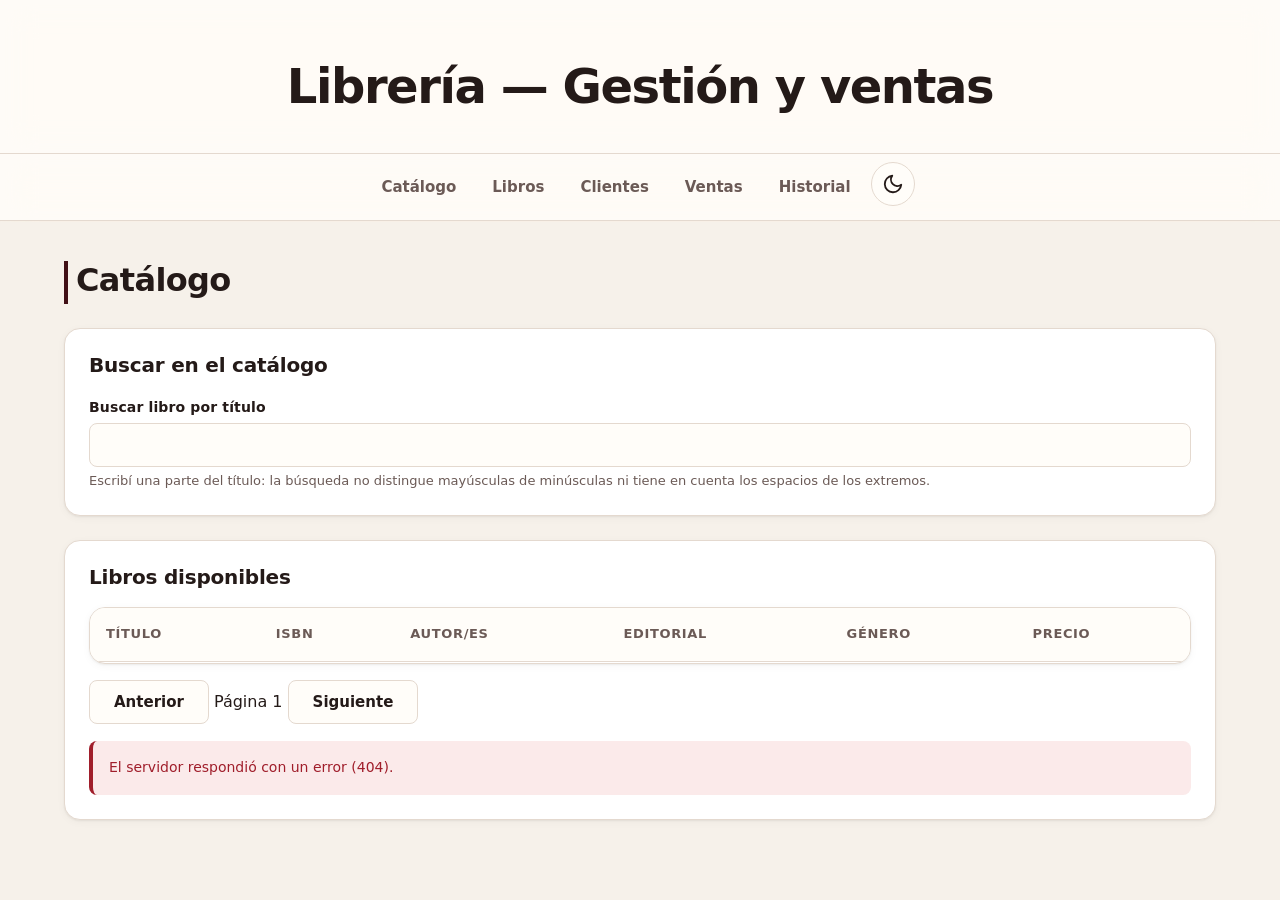
==== commit e6514afe: "feat(global-paso-2): catálogo con búsqueda y paginación desde la API - GET /libros/ con limit, offse" ====
--- a/index.html
+++ b/index.html
@@ -108,6 +108,7 @@
               <thead>
                 <tr>
                   <th scope="col">Título</th>
+                  <th scope="col">ISBN</th>
                   <th scope="col">Autor/es</th>
                   <th scope="col">Editorial</th>
                   <th scope="col">Género</th>
@@ -116,6 +117,15 @@
               </thead>
               <tbody id="cuerpo-tabla-catalogo"></tbody>
             </table>
+          </div>
+          <div class="paginacion">
+            <button type="button" id="btn-catalogo-anterior" class="boton" disabled>
+              Anterior
+            </button>
+            <span id="pagina-catalogo" role="status" aria-live="polite">Página 1</span>
+            <button type="button" id="btn-catalogo-siguiente" class="boton" disabled>
+              Siguiente
+            </button>
           </div>
           <p
             id="mensaje-catalogo-vacio"
